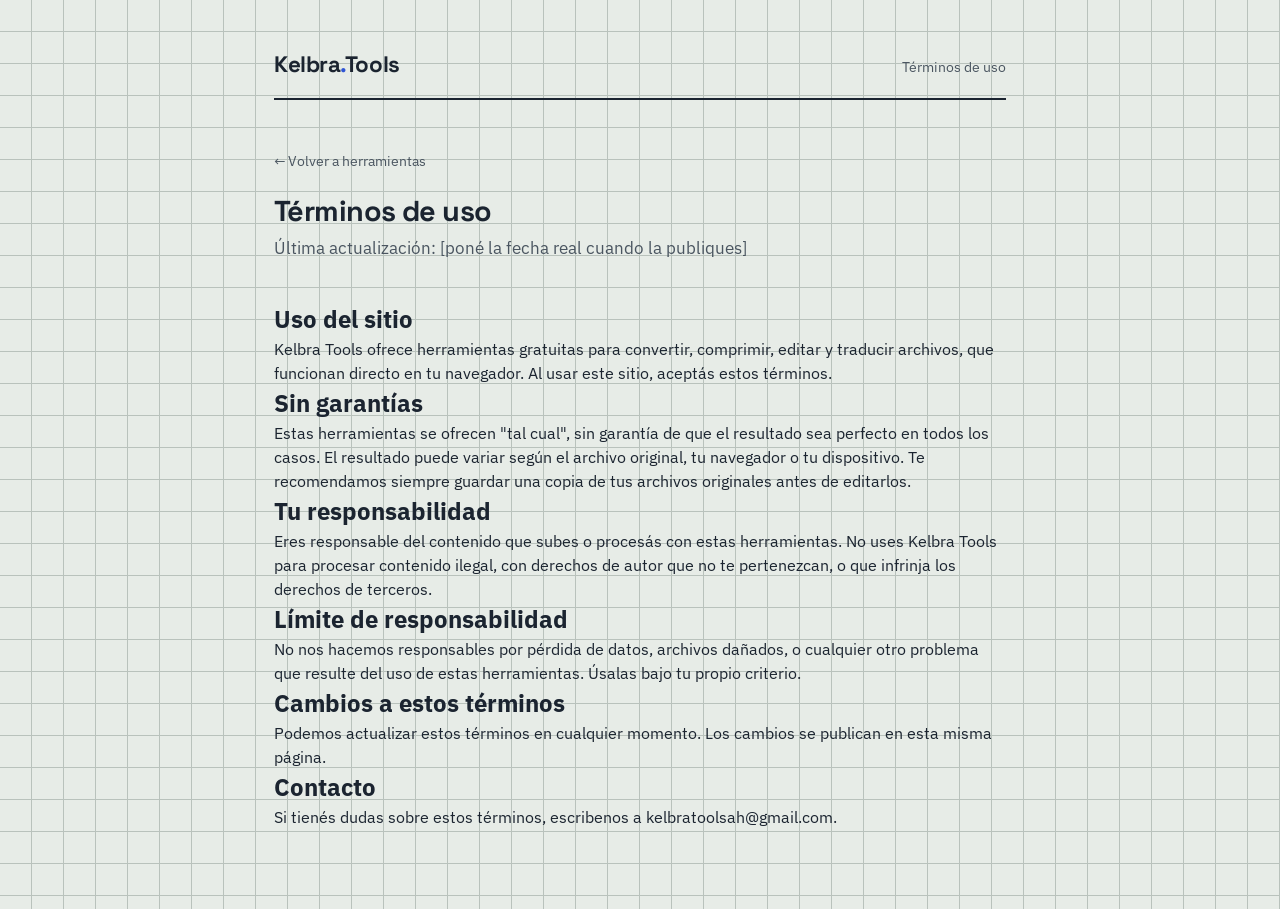
==== terminos.html @ c8b14600 "Primera versión de Kelbra Tools" ====
<!DOCTYPE html>
<html lang="es">
<head>
<meta charset="UTF-8">
<meta name="viewport" content="width=device-width, initial-scale=1.0">
<title>Términos de uso — Kelbra Tools</title>
<link href="https://fonts.googleapis.com/css2?family=Space+Grotesk:wght@700&family=IBM+Plex+Sans:wght@400;500&family=JetBrains+Mono:wght@500&display=swap" rel="stylesheet">
<link rel="stylesheet" href="css/style.css">
</head>
<body>
<div class="wrap">
<header class="site-head">
<a class="logo" href="index.html">Kelbra<span>.</span>Tools</a>
<div class="tagline">Términos de uso</div>
</header>

<a href="index.html" class="back-link">← Volver a herramientas</a>

<h1 class="tool-title">Términos de uso</h1>
<p class="lead">Última actualización: [poné la fecha real cuando la publiques]</p>

<h2>Uso del sitio</h2>
<p>
Kelbra Tools ofrece herramientas gratuitas para convertir, comprimir, editar y traducir archivos, que
funcionan directo en tu navegador. Al usar este sitio, aceptás estos términos.
</p>

<h2>Sin garantías</h2>
<p>
Estas herramientas se ofrecen "tal cual", sin garantía de que el resultado sea perfecto en todos los casos.
El resultado puede variar según el archivo original, tu navegador o tu dispositivo. Te recomendamos siempre
guardar una copia de tus archivos originales antes de editarlos.
</p>

<h2>Tu responsabilidad</h2>
<p>
Eres responsable del contenido que subes o procesás con estas herramientas. No uses Kelbra Tools para
procesar contenido ilegal, con derechos de autor que no te pertenezcan, o que infrinja los derechos de
terceros.
</p>

<h2>Límite de responsabilidad</h2>
<p>
No nos hacemos responsables por pérdida de datos, archivos dañados, o cualquier otro problema que resulte
del uso de estas herramientas. Úsalas bajo tu propio criterio.
</p>

<h2>Cambios a estos términos</h2>
<p>
Podemos actualizar estos términos en cualquier momento. Los cambios se publican en esta misma página.
</p>

<h2>Contacto</h2>
<p>
Si tienés dudas sobre estos términos, escribenos a kelbratoolsah@gmail.com.
</p>
</div>
</body>
</html>
---- css/style.css ----
:root {
  --paper: #E7ECE7;
  --ink: #1B2430;
  --ink-soft: #4A5560;
  --line: #B9C2BC;
  --accent: #2F55D4;
  --accent-warm: #E8A33D;
  --card-bg: #FFFFFF;
  --radius: 2px;
  --page-width: 794px;
  --page-height: 1123px;
  --page-margin: 72px;
}
* { box-sizing: border-box; margin: 0; padding: 0; }
body {
  background-color: var(--paper);
  background-image:
    linear-gradient(var(--line) 1px, transparent 1px),
    linear-gradient(90deg, var(--line) 1px, transparent 1px);
  background-size: 32px 32px;
  background-position: -1px -1px;
  color: var(--ink);
  font-family: 'IBM Plex Sans', -apple-system, sans-serif;
  line-height: 1.5;
  min-height: 100vh;
}
.wrap { max-width: 780px; margin: 0 auto; padding: 48px 24px 80px; }
.wrap-wide { max-width: 1100px; }
header.site-head {
  display: flex;
  align-items: baseline;
  justify-content: space-between;
  border-bottom: 2px solid var(--ink);
  padding-bottom: 16px;
  margin-bottom: 48px;
}
.logo {
  font-family: 'Space Grotesk', sans-serif;
  font-size: 1.4rem;
  font-weight: 700;
  letter-spacing: -0.02em;
  text-decoration: none;
  color: var(--ink);
}
.logo span { color: var(--accent); }
.tagline { font-size: 0.85rem; color: var(--ink-soft); }
h1 {
  font-family: 'Space Grotesk', sans-serif;
  font-size: 2.4rem;
  font-weight: 700;
  line-height: 1.15;
  letter-spacing: -0.02em;
  max-width: 14ch;
  margin-bottom: 16px;
}
.tool-title {
  font-family: 'Space Grotesk', sans-serif;
  font-size: 1.8rem;
  font-weight: 700;
  margin-bottom: 8px;
}
.lead {
  font-size: 1.05rem;
  color: var(--ink-soft);
  max-width: 52ch;
  margin-bottom: 40px;
}
/* TARJETAS INDEX */
.modules {
  display: grid;
  grid-template-columns: repeat(auto-fit, minmax(220px, 1fr));
  gap: 1px;
  background: var(--ink);
  border: 1px solid var(--ink);
  margin-bottom: 56px;
}
.module-card {
  background: var(--card-bg);
  padding: 24px;
  text-decoration: none;
  color: var(--ink);
  position: relative;
  transition: background 0.15s ease;
}
.module-card:hover { background: var(--paper); }
.module-tag {
  font-family: 'JetBrains Mono', monospace;
  font-size: 0.7rem;
  color: var(--accent);
  display: block;
  margin-bottom: 8px;
}
.module-card h2 {
  font-family: 'Space Grotesk', sans-serif;
  font-size: 1.1rem;
  margin-bottom: 6px;
}
.module-card p { font-size: 0.88rem; color: var(--ink-soft); }
.corner {
  position: absolute;
  top: 8px; right: 8px;
  width: 8px; height: 8px;
  border-top: 2px solid var(--accent-warm);
  border-right: 2px solid var(--accent-warm);
}
/* COMUNES */
.ad-slot {
  border: 1px dashed var(--line);
  color: var(--ink-soft);
  font-size: 0.75rem;
  text-align: center;
  padding: 18px;
  margin-bottom: 28px;
}
.tool-notice {
  background: #f7f5ef;
  border: 1px solid var(--line);
  border-left: 3px solid var(--accent-warm);
  color: var(--ink-soft);
  font-size: 0.85rem;
  line-height: 1.45;
  padding: 12px 14px;
  margin-bottom: 24px;
  border-radius: var(--radius);
}
footer {
  border-top: 1px solid var(--line);
  padding-top: 20px;
  font-size: 0.8rem;
  color: var(--ink-soft);
  display: flex;
  justify-content: space-between;
  flex-wrap: wrap;
  gap: 8px;
}
footer a { color: var(--ink-soft); text-decoration: underline; }
.back-link {
  display: inline-block;
  font-size: 0.85rem;
  color: var(--ink-soft);
  text-decoration: none;
  margin-bottom: 24px;
}
.back-link:hover { color: var(--accent); }
.file-btn, .primary-btn {
  font-family: 'IBM Plex Sans', sans-serif;
  font-size: 0.85rem;
  font-weight: 500;
  padding: 10px 16px;
  border: 1px solid var(--ink);
  background: var(--paper);
  cursor: pointer;
  border-radius: var(--radius);
}
.primary-btn {
  background: var(--accent);
  color: white;
  border-color: var(--accent);
}
.primary-btn:hover { background: #2446b0; }
.primary-btn:disabled {
  background: var(--line);
  border-color: var(--line);
  cursor: not-allowed;
}
.panel-controls {
  display: flex;
  gap: 12px;
  flex-wrap: wrap;
  align-items: center;
  margin-bottom: 16px;
}
.extra-options {
  border-top: 1px solid var(--line);
  margin-top: 16px;
  padding-top: 16px;
  display: flex;
  flex-direction: column;
  gap: 10px;
}
.checkbox-label {
  font-size: 0.85rem;
  display: flex;
  align-items: center;
  gap: 8px;
}
.text-input {
  padding: 8px 10px;
  border: 1px solid var(--ink);
  font-size: 0.85rem;
  margin-left: 8px;
  min-width: 200px;
}
.select-label {
  font-size: 0.85rem;
  display: flex;
  align-items: center;
  gap: 8px;
}
.select-label select {
  padding: 8px 10px;
  border: 1px solid var(--ink);
  background: var(--paper);
  font-size: 0.85rem;
}
.detected-msg {
  font-family: 'JetBrains Mono', monospace;
  font-size: 0.75rem;
  color: var(--accent);
  margin-top: 10px;
}
.error-msg {
  color: #C0392B;
  font-size: 0.85rem;
  margin-top: 12px;
}
.tool-panel {
  border: 1px solid var(--ink);
  background: var(--card-bg);
  padding: 24px;
  margin-top: 8px;
}
/* CONVERSOR */
.converter-grid {
  display: grid;
  grid-template-columns: 1fr 1fr;
  gap: 20px;
  margin-top: 16px;
}
@media (max-width: 700px) {
  .converter-grid { grid-template-columns: 1fr; }
}
.converter-col {
  display: flex;
  flex-direction: column;
  gap: 8px;
}
.col-label {
  font-family: 'JetBrains Mono', monospace;
  font-size: 0.75rem;
  color: var(--accent);
  font-weight: 500;
}
.converter-col textarea {
  width: 100%;
  min-height: 360px;
  padding: 14px;
  font-family: 'JetBrains Mono', monospace;
  font-size: 0.85rem;
  border: 1px solid var(--line);
  resize: vertical;
  line-height: 1.5;
  background: #fafafa;
}
.converter-col textarea:focus {
  outline: 2px solid var(--accent);
  outline-offset: -1px;
}
/* COMPRIMIR — lado a lado, tamaño controlado */
.preview-grid {
  display: grid;
  grid-template-columns: 1fr 1fr;
  gap: 20px;
  margin-top: 20px;
}
@media (max-width: 700px) {
  .preview-grid { grid-template-columns: 1fr; }
}
.preview-col {
  display: flex;
  flex-direction: column;
  min-width: 0;
}
.preview-label {
  font-family: 'JetBrains Mono', monospace;
  font-size: 0.7rem;
  color: var(--accent);
  margin-bottom: 8px;
}
.preview-box {
  border: 1px solid var(--line);
  background: #fafafa;
  padding: 12px;
  height: 220px;
  display: flex;
  align-items: center;
  justify-content: center;
  overflow: hidden;
}
.preview-box img,
.preview-box video {
  max-width: 100%;
  max-height: 196px;
  object-fit: contain;
  display: block;
}
.preview-placeholder {
  color: #aaa;
  font-size: 0.9rem;
  text-align: center;
  padding: 12px;
}
.size-info {
  font-size: 0.8rem;
  color: var(--ink-soft);
  margin-top: 8px;
}
/* TOOLBAR + PÁGINAS */
.toolbar {
  display: flex;
  flex-wrap: wrap;
  gap: 6px;
  align-items: center;
  border: 1px solid var(--ink);
  background: var(--paper);
  padding: 8px 10px;
  margin-bottom: 0;
}
.tbtn {
  padding: 6px 10px;
  border: 1px solid var(--line);
  background: white;
  cursor: pointer;
  font-size: 0.85rem;
  height: 34px;
}
.tbtn:hover { background: #f0f2f0; }
select.tbtn { min-width: 90px; }
input[type="color"].tbtn { width: 40px; padding: 2px 4px; }
.pages-container {
  background: #d8dcd8;
  border: 1px solid var(--ink);
  border-top: none;
  padding: 40px 20px 60px;
  display: flex;
  flex-direction: column;
  align-items: center;
  gap: 40px;
  min-height: 400px;
  max-height: 80vh;
  overflow-y: auto;
}
.page {
  width: var(--page-width);
  height: var(--page-height);
  background: #fff;
  box-shadow: 0 2px 8px rgba(0,0,0,0.15), 0 0 1px rgba(0,0,0,0.1);
  position: relative;
  flex-shrink: 0;
  overflow: hidden;
}
.page-content {
  position: absolute;
  top: var(--page-margin);
  left: var(--page-margin);
  right: var(--page-margin);
  bottom: var(--page-margin);
  outline: none;
  overflow: hidden;
  font-family: Arial, sans-serif;
  font-size: 12pt;
  line-height: 1.5;
  color: #000;
  overflow-wrap: break-word;
  word-break: normal;
  white-space: pre-wrap;
}
.page-content:empty::before {
  content: "Escribe o pega tu texto aquí…";
  color: #aaa;
  pointer-events: none;
}
.page-header {
  position: absolute;
  top: 28px;
  left: var(--page-margin);
  right: var(--page-margin);
  font-size: 9pt;
  color: #555;
  text-align: center;
  pointer-events: none;
  border-bottom: 1px solid #ddd;
  padding-bottom: 4px;
  display: none;
}
.page-header.visible { display: block; }
.page-footer {
  position: absolute;
  bottom: 28px;
  left: var(--page-margin);
  right: var(--page-margin);
  font-size: 9pt;
  color: #555;
  justify-content: space-between;
  align-items: center;
  pointer-events: none;
  border-top: 1px solid #ddd;
  padding-top: 4px;
  display: none;
}
.page-footer.visible { display: flex; }
.page-number { font-variant-numeric: tabular-nums; }
.img-box {
  position: absolute;
  cursor: move;
  user-select: none;
  border: 2px solid transparent;
  max-width: 70%;
  z-index: 10;
}
.img-box.selected {
  border-color: var(--accent);
  box-shadow: 0 0 0 1px var(--accent);
}
.img-box img {
  display: block;
  width: 100%;
  height: auto;
  pointer-events: none;
}
.img-resize {
  position: absolute;
  width: 12px;
  height: 12px;
  background: var(--accent);
  border: 2px solid #fff;
  border-radius: 50%;
  right: -6px;
  bottom: -6px;
  cursor: nwse-resize;
  display: none;
}
.img-box.selected .img-resize { display: block; }
.img-crop-btn {
  display: none;
  position: absolute;
  top: -12px;
  right: -12px;
  width: 24px;
  height: 24px;
  border-radius: 50%;
  background: var(--accent);
  color: #fff;
  font-size: 13px;
  align-items: center;
  justify-content: center;
  cursor: pointer;
  z-index: 12;
}
.img-box.selected .img-crop-btn { display: flex; }
.image-toolbar {
  display: flex;
  gap: 10px;
  align-items: center;
  flex-wrap: wrap;
  border: 1px solid var(--accent);
  background: var(--paper);
  padding: 8px 12px;
  margin-top: 12px;
  font-size: 0.85rem;
}
/* TRADUCTOR */
.translator-grid {
  display: grid;
  grid-template-columns: 1fr 1fr;
  gap: 24px;
  margin-top: 16px;
}
@media (max-width: 800px) {
  .translator-grid { grid-template-columns: 1fr; }
}
.translator-page {
  border: 1px solid var(--ink);
  background: #fff;
  min-height: 420px;
  display: flex;
  flex-direction: column;
}
.translator-page-header {
  font-family: 'JetBrains Mono', monospace;
  font-size: 0.75rem;
  color: var(--accent);
  padding: 10px 14px;
  border-bottom: 1px solid var(--line);
  background: var(--paper);
}
.translator-page textarea {
  flex: 1;
  width: 100%;
  border: none;
  padding: 16px;
  font-family: 'IBM Plex Sans', sans-serif;
  font-size: 1rem;
  line-height: 1.6;
  resize: vertical;
  min-height: 360px;
  outline: none;
}
/* TABS UNIR PDF */
.mode-tabs {
  display: flex;
  gap: 1px;
  background: var(--ink);
  border: 1px solid var(--ink);
  margin-bottom: 16px;
  width: fit-content;
}
.tab-btn {
  font-size: 0.85rem;
  font-weight: 500;
  padding: 10px 20px;
  background: var(--card-bg);
  color: var(--ink-soft);
  border: none;
  cursor: pointer;
}
.tab-btn.active {
  background: var(--accent);
  color: white;
}
@media (max-width: 480px) {
  h1 { font-size: 1.9rem; }
}
/* ================== AJUSTES: revisión de módulos (comprimir/limpiador/editor) ================== */
.tbtn:active { background: #e4e8e4; }
/* Comprimir imágenes: previews más cómodas, ni enormes ni diminutas */
.preview-box {
  height: 260px;
}
.preview-box img {
  max-height: 240px;
}
/* Editor de PDF: modo "mini" cuando se abre desde Unir/Separar PDF */
.mini-mode .full-only { display: none !important; }
/* Capa de texto real cuando se importa un PDF (reemplaza el antiguo "PDF como imagen") */
.pdf-text-layer {
  position: absolute;
  inset: 0;
  outline: none;
  overflow: hidden;
  color: #000;
}
.pdf-text-layer span {
  position: absolute;
  white-space: pre;
  transform-origin: 0% 0%;
  cursor: text;
}
.img-box.pdf-extracted { max-width: none; }
.tbtn.working { opacity: 0.6; pointer-events: none; }
/* ================== Recortador de imágenes compartido ================== */
.vx-crop-overlay {
  position: fixed;
  inset: 0;
  background: rgba(20, 24, 20, 0.82);
  z-index: 1000;
  display: flex;
  align-items: center;
  justify-content: center;
  padding: 20px;
}
.vx-crop-panel {
  background: var(--paper, #fff);
  border-radius: 8px;
  padding: 16px;
  max-width: min(90vw, 720px);
  width: 100%;
  display: flex;
  flex-direction: column;
  gap: 12px;
}
.vx-crop-title {
  font-size: 0.85rem;
  color: var(--ink-soft, #555);
  margin: 0;
}
.vx-crop-stage {
  position: relative;
  display: flex;
  align-items: center;
  justify-content: center;
  max-height: 60vh;
  overflow: hidden;
  background: repeating-conic-gradient(#e6e6e6 0% 25%, #f4f4f4 0% 50%) 50% / 20px 20px;
  border-radius: 4px;
}
.vx-crop-img {
  max-width: 100%;
  max-height: 60vh;
  display: block;
  user-select: none;
  pointer-events: none;
}
.vx-crop-rect {
  position: absolute;
  border: 2px dashed #fff;
  box-shadow: 0 0 0 2000px rgba(0, 0, 0, 0.45);
  cursor: move;
  touch-action: none;
}
.vx-crop-handle {
  position: absolute;
  width: 14px;
  height: 14px;
  background: #fff;
  border: 2px solid var(--accent);
  border-radius: 50%;
  touch-action: none;
}
.vx-crop-handle[data-h="nw"] { left: -8px; top: -8px; cursor: nwse-resize; }
.vx-crop-handle[data-h="ne"] { right: -8px; top: -8px; cursor: nesw-resize; }
.vx-crop-handle[data-h="sw"] { left: -8px; bottom: -8px; cursor: nesw-resize; }
.vx-crop-handle[data-h="se"] { right: -8px; bottom: -8px; cursor: nwse-resize; }
.vx-crop-actions {
  display: flex;
  justify-content: flex-end;
  gap: 10px;
  flex-wrap: wrap;
}
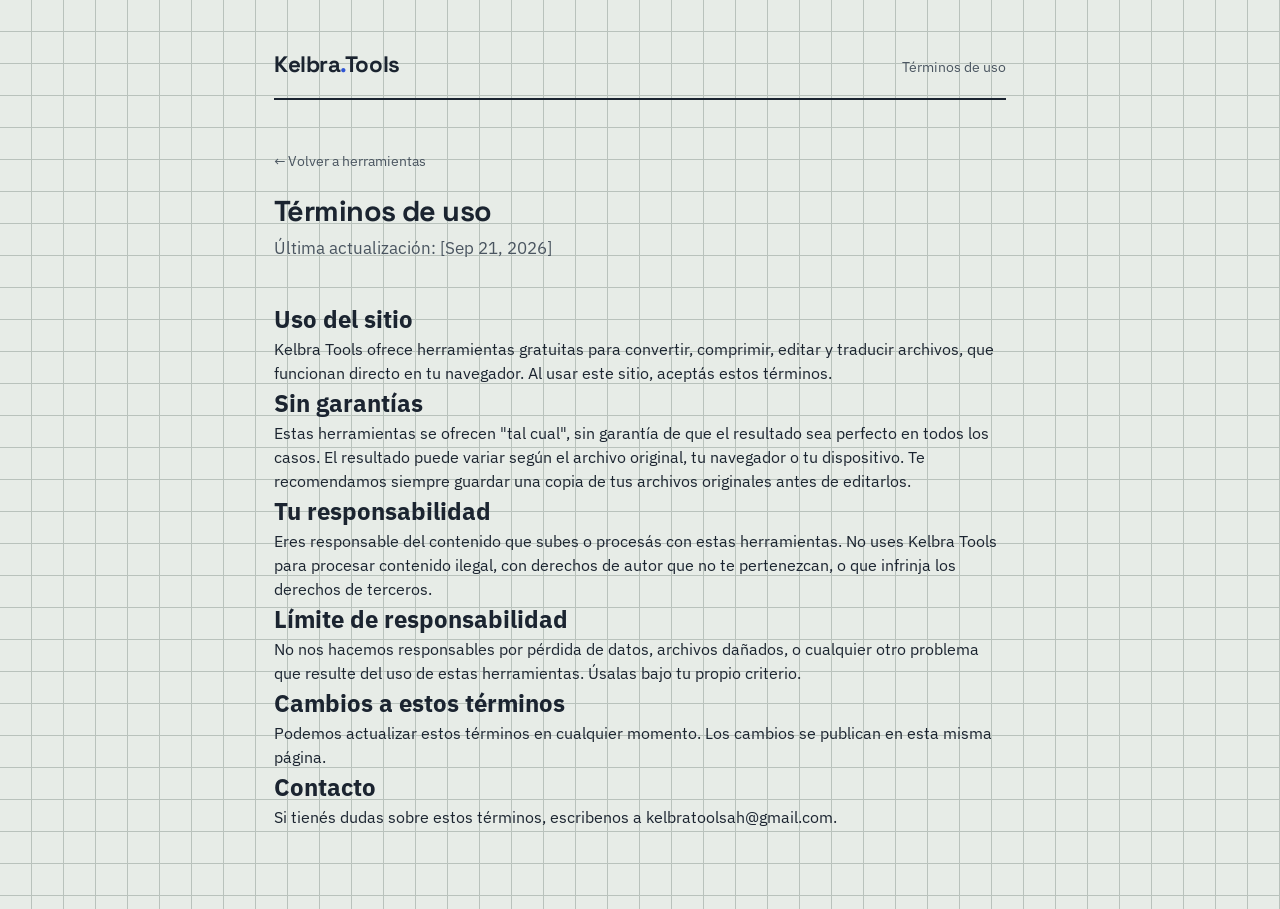
==== commit 059af29c: "Actualiza privacidad y terminos" ====
--- a/terminos.html
+++ b/terminos.html
@@ -17,7 +17,7 @@
 <a href="index.html" class="back-link">← Volver a herramientas</a>
 
 <h1 class="tool-title">Términos de uso</h1>
-<p class="lead">Última actualización: [poné la fecha real cuando la publiques]</p>
+<p class="lead">Última actualización: [Sep 21, 2026]</p>
 
 <h2>Uso del sitio</h2>
 <p>
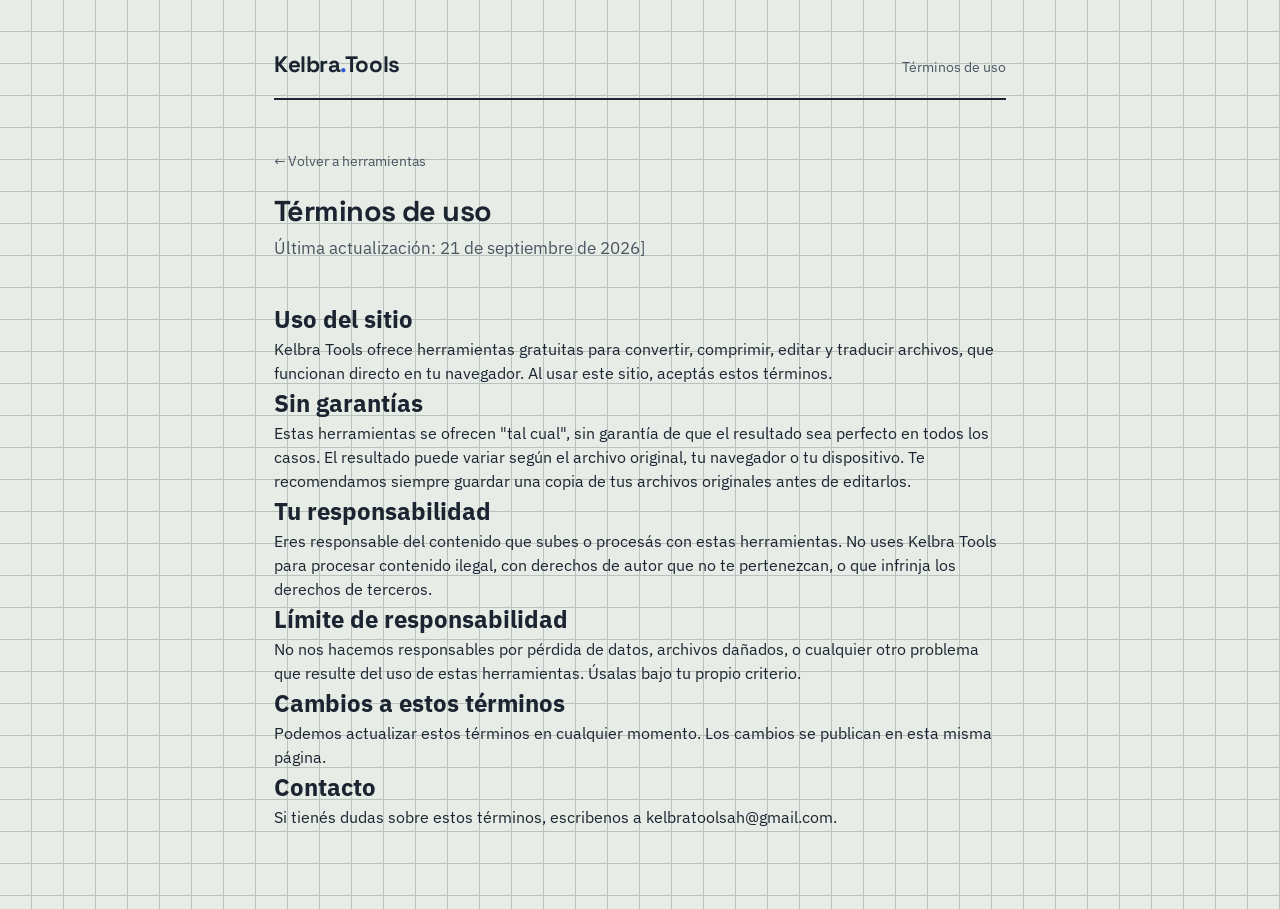
==== commit ef45bc5e: "Corrige formato de fecha" ====
--- a/terminos.html
+++ b/terminos.html
@@ -17,7 +17,7 @@
 <a href="index.html" class="back-link">← Volver a herramientas</a>
 
 <h1 class="tool-title">Términos de uso</h1>
-<p class="lead">Última actualización: [Sep 21, 2026]</p>
+<p class="lead">Última actualización: 21 de septiembre de 2026]</p>
 
 <h2>Uso del sitio</h2>
 <p>
